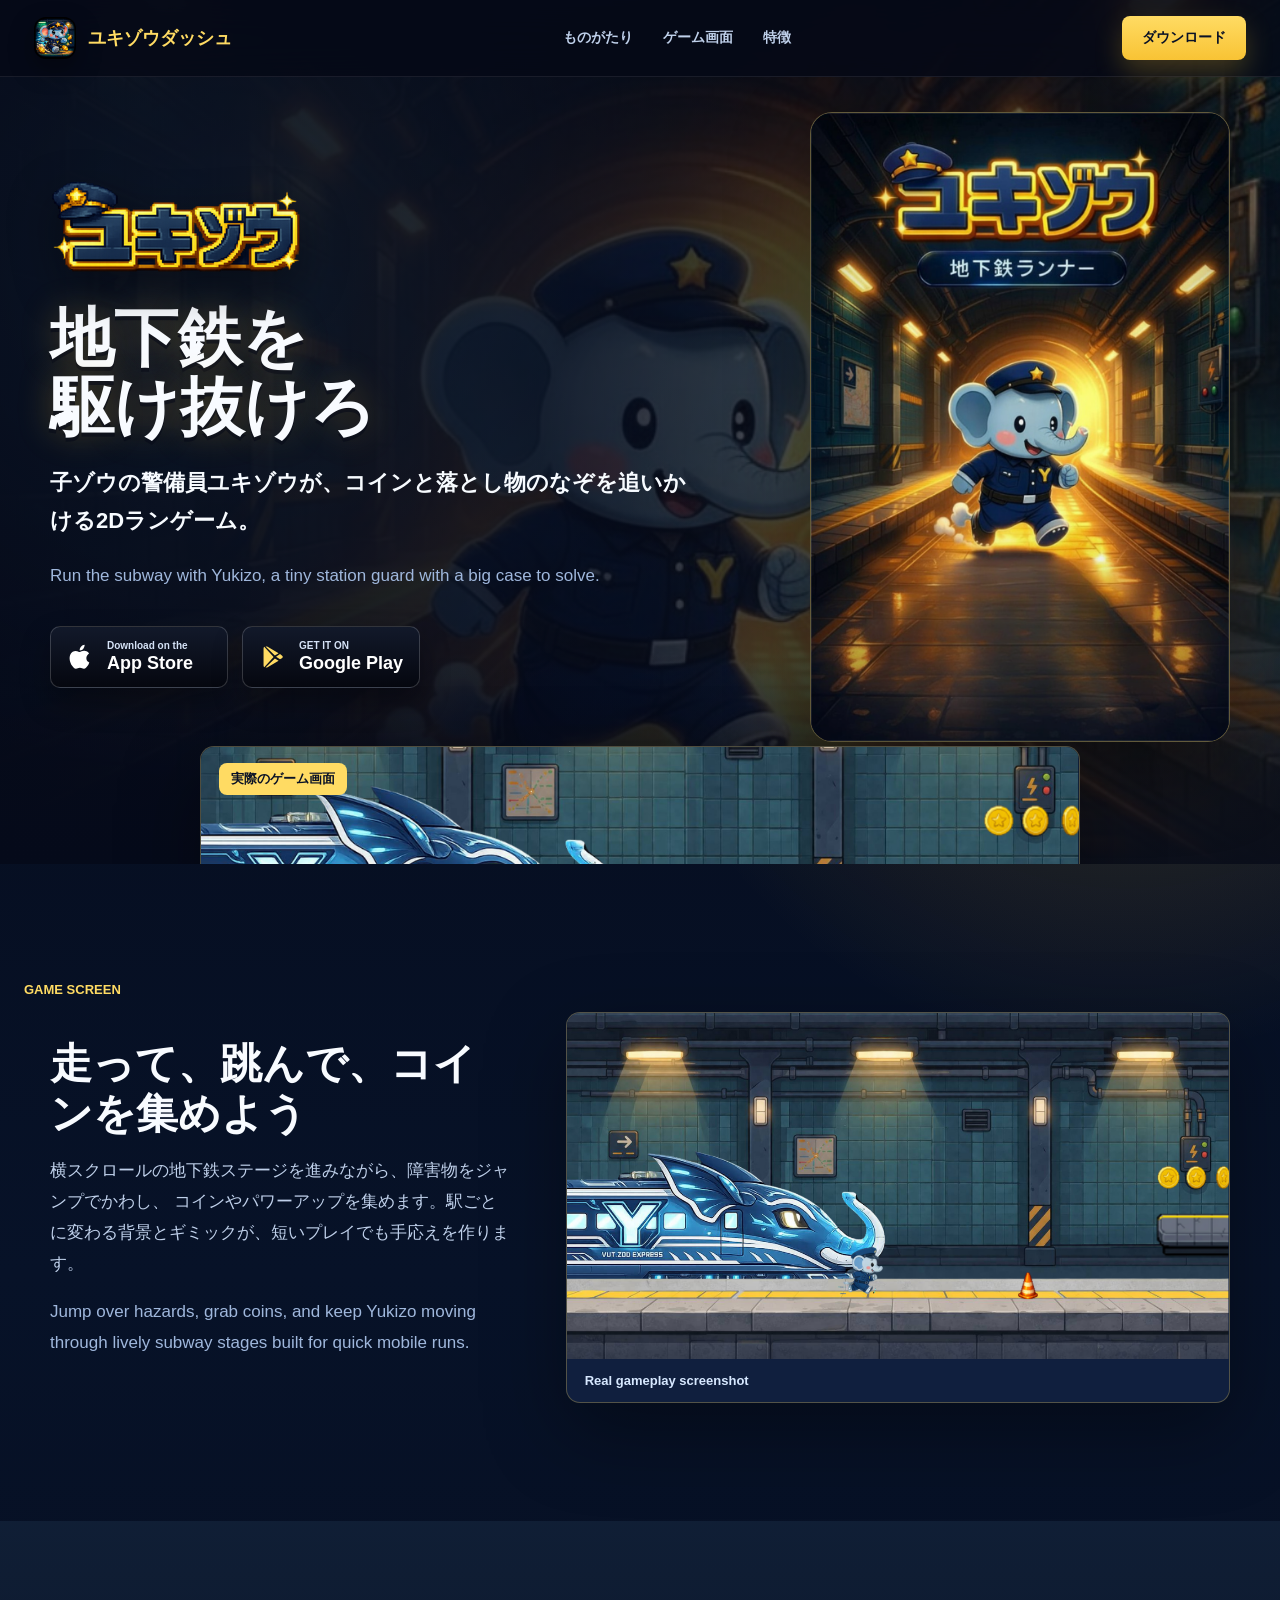
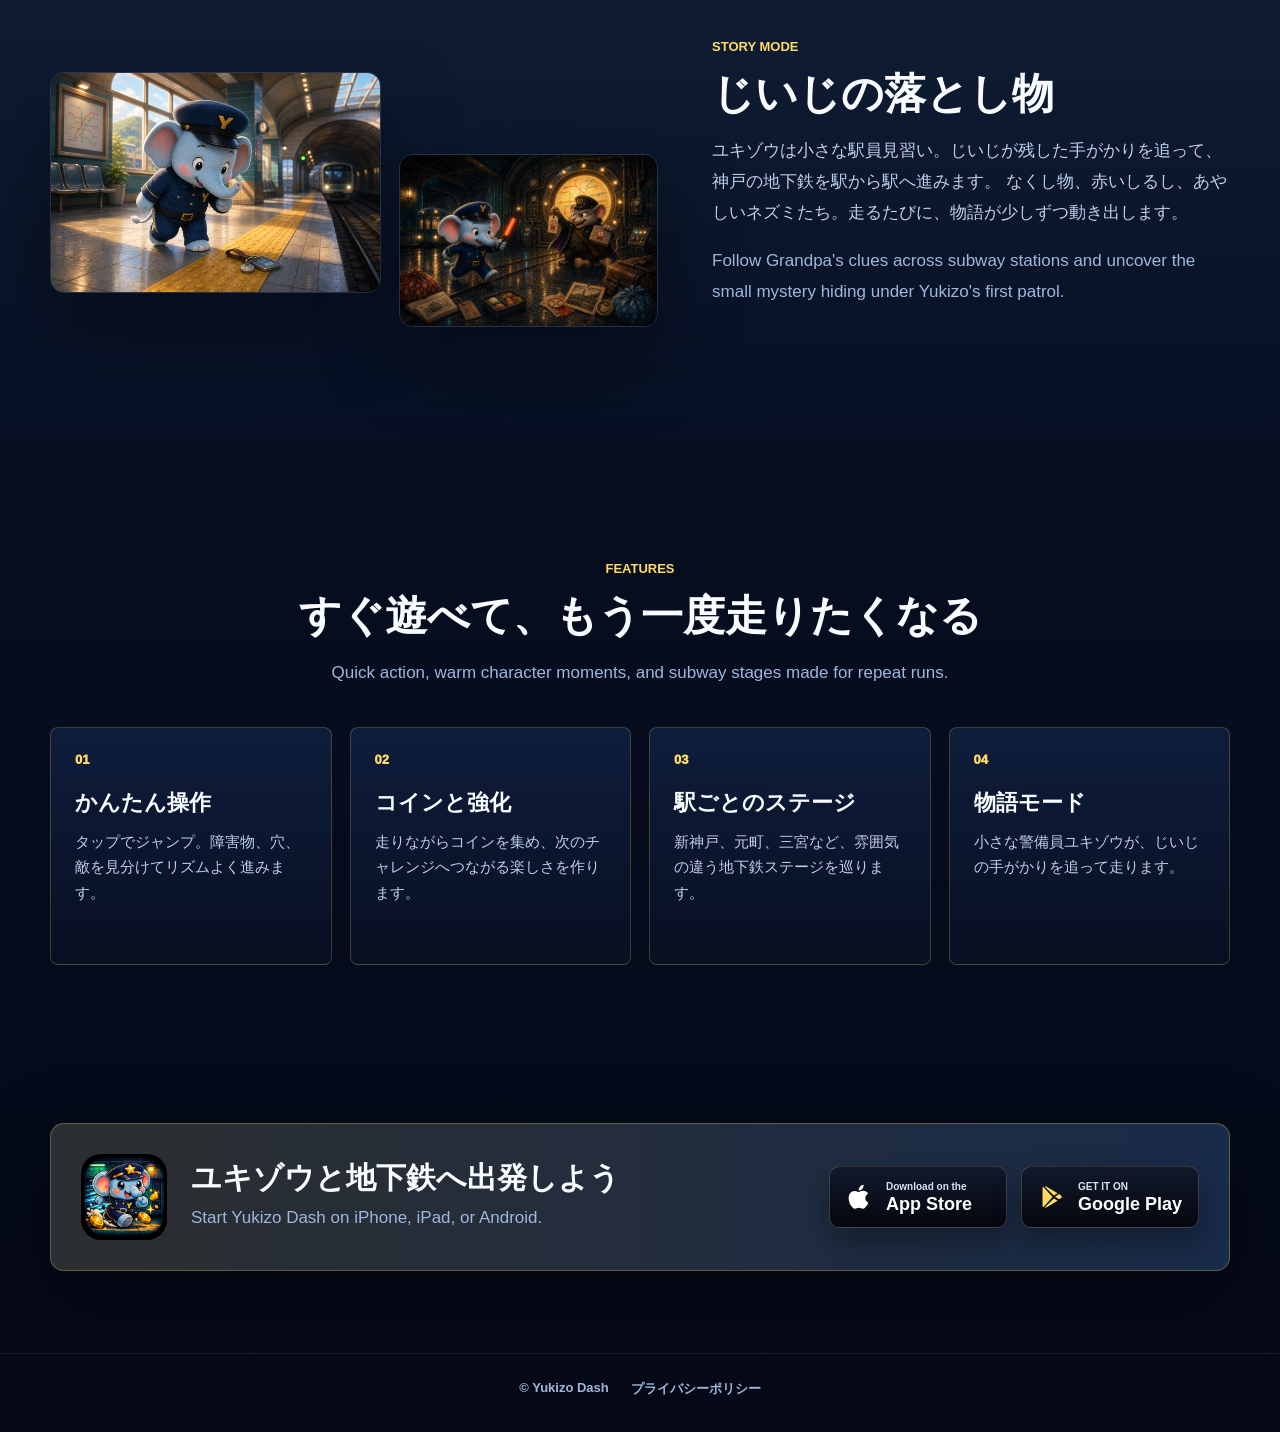
==== yukizo/index.html @ f8a8c4e2 "Add Yukizo landing page" ====
<!doctype html>
<html lang="ja">
  <head>
    <meta charset="utf-8" />
    <meta name="viewport" content="width=device-width, initial-scale=1" />
    <title>ユキゾウダッシュ | Yukizo Dash</title>
    <meta http-equiv="refresh" content="0; url=./landing/" />
    <link rel="canonical" href="./landing/" />
  </head>
  <body>
    <p><a href="./landing/">ユキゾウダッシュのページへ移動します。</a></p>
  </body>
</html>
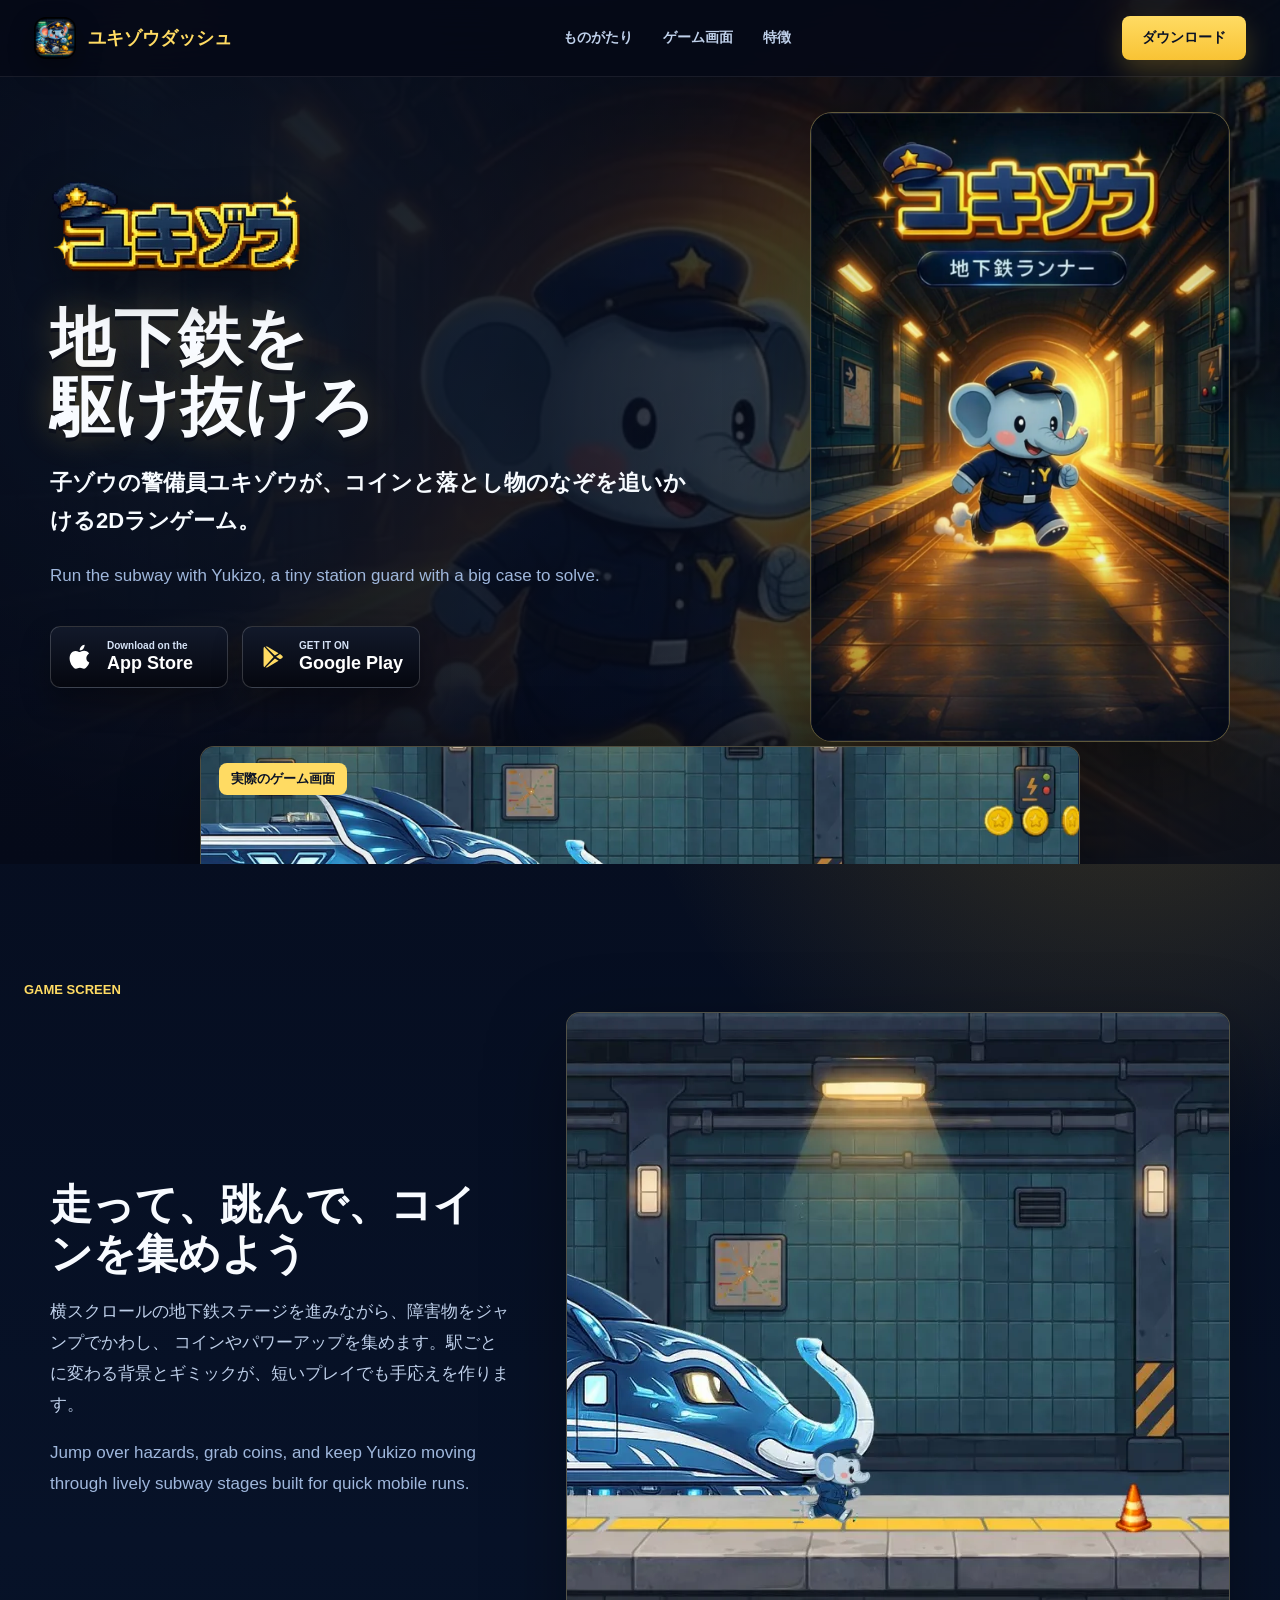
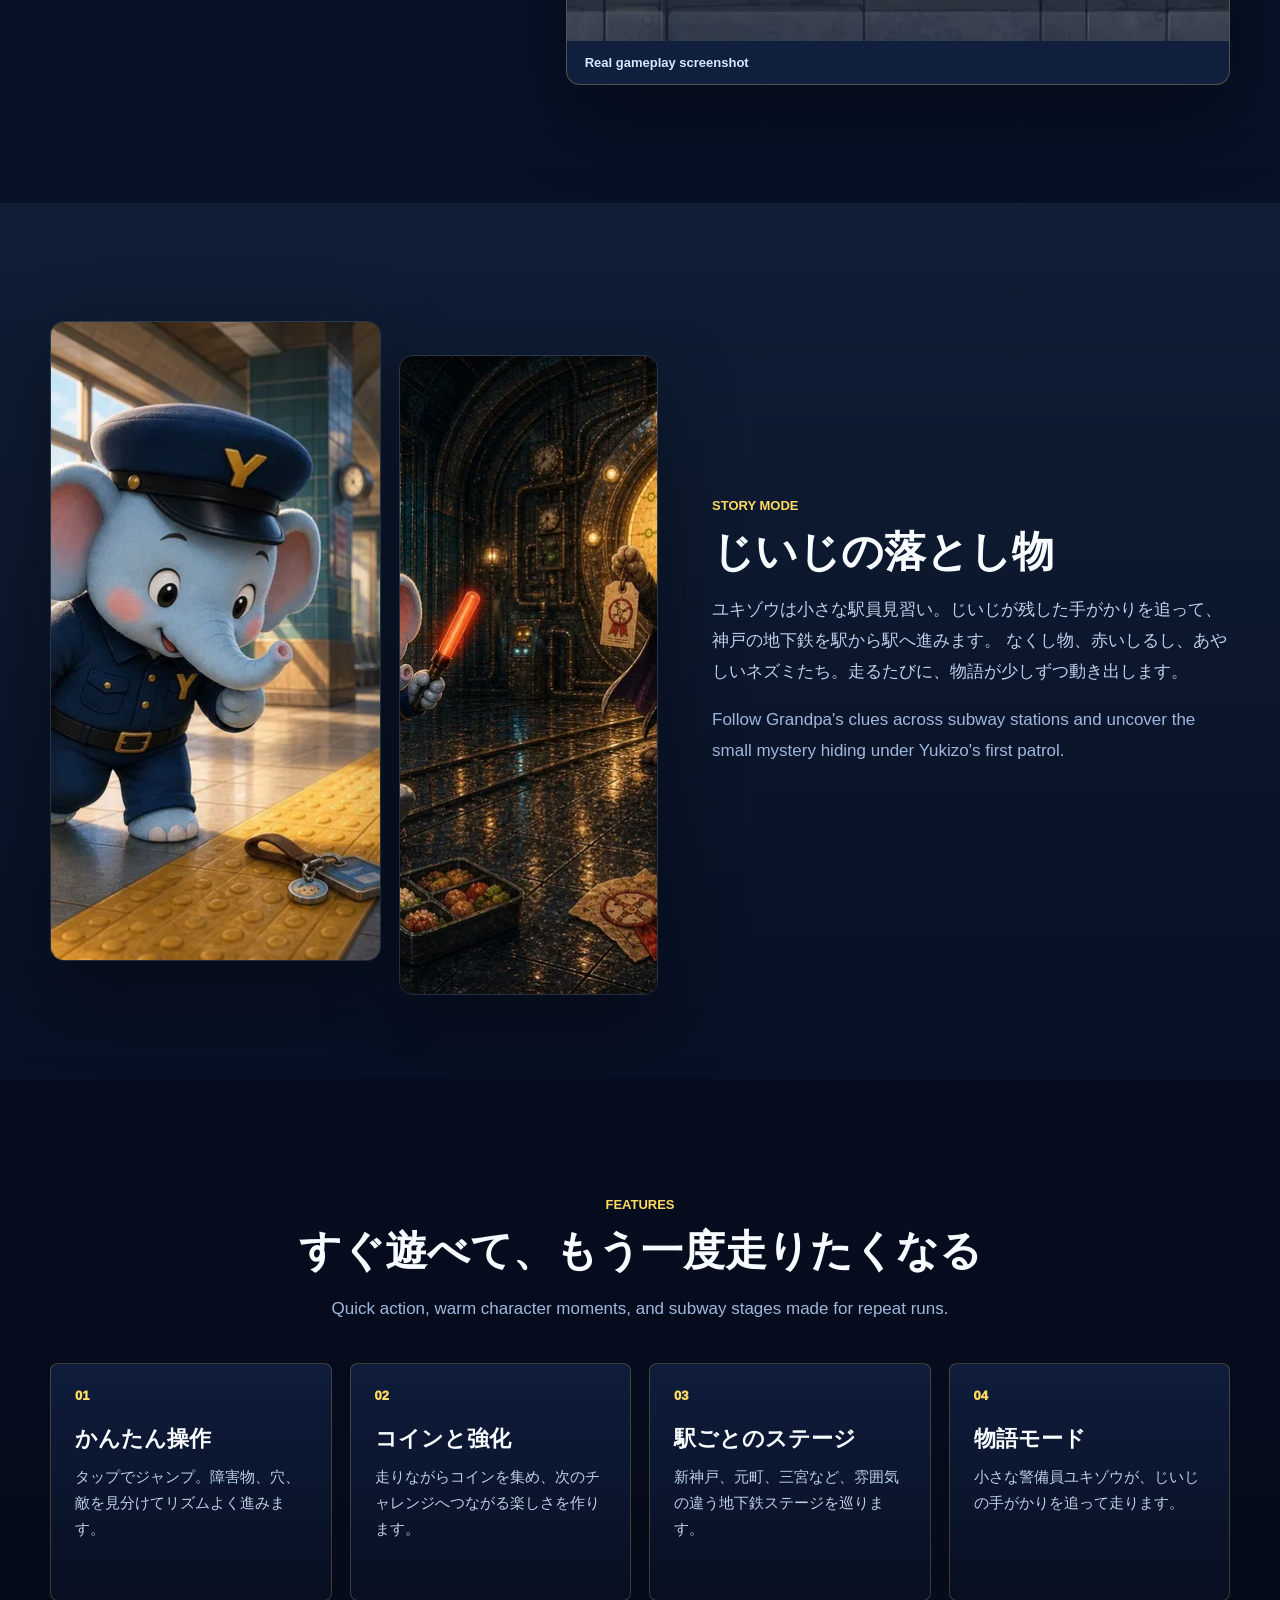
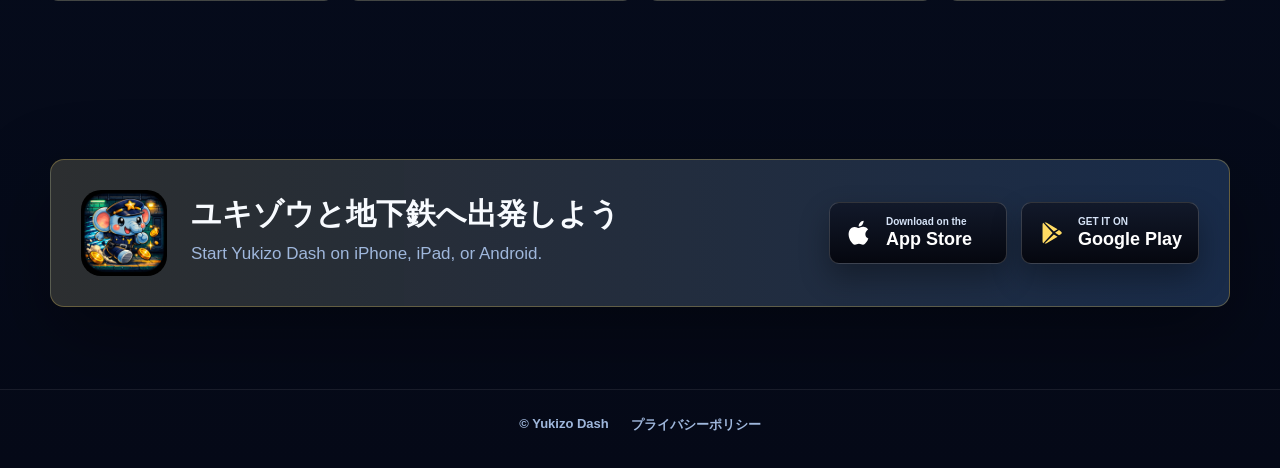
==== commit 186113cb: "Polish Yukizo landing page" ====
--- a/yukizo/index.html
+++ b/yukizo/index.html
@@ -4,10 +4,242 @@
     <meta charset="utf-8" />
     <meta name="viewport" content="width=device-width, initial-scale=1" />
     <title>ユキゾウダッシュ | Yukizo Dash</title>
-    <meta http-equiv="refresh" content="0; url=./landing/" />
-    <link rel="canonical" href="./landing/" />
+    <meta
+      name="description"
+      content="子ゾウの警備員ユキゾウが地下鉄を駆け抜ける2Dランゲーム。App Store と Google Play で配信中。"
+    />
+    <link rel="canonical" href="https://yuki-lab6.github.io/yukizo/" />
+    <meta property="og:title" content="ユキゾウダッシュ | Yukizo Dash" />
+    <meta
+      property="og:description"
+      content="子ゾウの警備員ユキゾウが地下鉄を駆け抜ける2Dランゲーム。App Store と Google Play で配信中。"
+    />
+    <meta property="og:type" content="website" />
+    <meta property="og:url" content="https://yuki-lab6.github.io/yukizo/" />
+    <meta property="og:image" content="https://yuki-lab6.github.io/yukizo/landing/assets/gameplay.webp" />
+    <meta name="twitter:card" content="summary_large_image" />
+    <meta name="twitter:title" content="ユキゾウダッシュ | Yukizo Dash" />
+    <meta
+      name="twitter:description"
+      content="子ゾウの警備員ユキゾウが地下鉄を駆け抜ける2Dランゲーム。App Store と Google Play で配信中。"
+    />
+    <meta name="twitter:image" content="https://yuki-lab6.github.io/yukizo/landing/assets/gameplay.webp" />
+    <link rel="icon" href="./landing/assets/icon-192.png" />
+    <link rel="stylesheet" href="./landing/styles.css" />
   </head>
   <body>
-    <p><a href="./landing/">ユキゾウダッシュのページへ移動します。</a></p>
+    <header class="site-header" aria-label="サイトナビゲーション">
+      <a class="brand" href="#top" aria-label="ユキゾウダッシュ ホーム">
+        <img src="./landing/assets/icon-192.png" alt="" class="brand-icon" width="42" height="42" />
+        <span>ユキゾウダッシュ</span>
+      </a>
+      <nav class="nav-links" aria-label="ページ内リンク">
+        <a href="#story">ものがたり</a>
+        <a href="#gameplay">ゲーム画面</a>
+        <a href="#features">特徴</a>
+      </nav>
+      <a class="header-cta" href="#download">ダウンロード</a>
+    </header>
+
+    <main>
+      <section class="hero" id="top">
+        <div class="hero-bg" aria-hidden="true"></div>
+        <div class="hero-inner">
+          <div class="hero-copy">
+            <img class="hero-logo" src="./landing/assets/game-logo.webp" alt="ユキゾウ" width="256" height="96" />
+            <h1>地下鉄を<br />駆け抜けろ</h1>
+            <p class="hero-lead">
+              子ゾウの警備員ユキゾウが、コインと落とし物のなぞを追いかける2Dランゲーム。
+            </p>
+            <p class="hero-lead-en">Run the subway with Yukizo, a tiny station guard with a big case to solve.</p>
+            <div class="store-actions" aria-label="ストアリンク">
+              <a
+                class="store-button"
+                href="https://apps.apple.com/us/app/ユキゾウダッシュ/id6761814027"
+                aria-label="App Store でユキゾウダッシュを開く"
+                target="_blank"
+                rel="noopener"
+              >
+                <span class="store-icon" aria-hidden="true">
+                  <svg viewBox="0 0 24 24" focusable="false">
+                    <path d="M16.6 13.1c0-2.8 2.3-4.1 2.4-4.2-1.3-1.9-3.3-2.1-4-2.2-1.7-.2-3.3 1-4.1 1-.8 0-2.1-1-3.5-.9-1.8 0-3.4 1-4.3 2.6-1.8 3.1-.5 7.7 1.3 10.2.9 1.2 1.9 2.6 3.3 2.5 1.3-.1 1.8-.8 3.4-.8 1.6 0 2 .8 3.4.8 1.4 0 2.3-1.3 3.2-2.5 1-1.4 1.4-2.8 1.4-2.9-.1-.1-2.5-1-2.5-3.6ZM14 4.9c.7-.9 1.2-2.1 1.1-3.3-1.1 0-2.4.7-3.1 1.6-.7.8-1.3 2-1.1 3.2 1.2.1 2.4-.6 3.1-1.5Z" />
+                  </svg>
+                </span>
+                <span>
+                  <small>Download on the</small>
+                  <strong>App Store</strong>
+                </span>
+              </a>
+              <a
+                class="store-button"
+                href="https://play.google.com/store/apps/details?id=com.yukizo.app"
+                aria-label="Google Play でユキゾウダッシュを開く"
+                target="_blank"
+                rel="noopener"
+              >
+                <span class="store-icon play" aria-hidden="true">
+                  <svg viewBox="0 0 24 24" focusable="false">
+                    <path d="M4.5 3.3c-.4.3-.6.8-.6 1.5v14.4c0 .7.2 1.2.6 1.5l8-8.6-8-8.8Zm9.1 9.9L5.6 21c.5.2 1.1.1 1.8-.3l9.4-5.4-3.2-2.1Zm3.2-4.5L7.4 3.3c-.7-.4-1.3-.5-1.8-.3l8 7.8 3.2-2.1Zm1.2.7-3.4 2.3 3.4 2.3 1.6-.9c1.1-.6 1.1-1.6 0-2.3l-1.6-1.4Z" />
+                  </svg>
+                </span>
+                <span>
+                  <small>GET IT ON</small>
+                  <strong>Google Play</strong>
+                </span>
+              </a>
+            </div>
+          </div>
+
+          <div class="hero-art" aria-label="ユキゾウの地下鉄ランナーアート">
+            <img src="./landing/assets/yukizo-hero.webp" alt="地下鉄を走るユキゾウ" width="1100" height="1650" />
+          </div>
+        </div>
+
+        <a class="hero-peek" href="#gameplay" aria-label="ゲーム画面を見る">
+          <span>実際のゲーム画面</span>
+          <img src="./landing/assets/gameplay.webp" alt="ユキゾウダッシュの実際のゲーム画面" width="1200" height="628" />
+        </a>
+      </section>
+
+      <section class="gameplay section-band" id="gameplay">
+        <div class="section-kicker">Game screen</div>
+        <div class="gameplay-grid">
+          <div>
+            <h2>走って、跳んで、コインを集めよう</h2>
+            <p>
+              横スクロールの地下鉄ステージを進みながら、障害物をジャンプでかわし、
+              コインやパワーアップを集めます。駅ごとに変わる背景とギミックが、短いプレイでも手応えを作ります。
+            </p>
+            <p class="en">
+              Jump over hazards, grab coins, and keep Yukizo moving through lively subway stages built for quick mobile runs.
+            </p>
+          </div>
+          <figure class="screenshot-frame">
+            <img
+              src="./landing/assets/gameplay.webp"
+              alt="地下鉄ホームを走るユキゾウのゲーム画面"
+              width="1200"
+              height="628"
+              loading="lazy"
+              decoding="async"
+            />
+            <figcaption>Real gameplay screenshot</figcaption>
+          </figure>
+        </div>
+      </section>
+
+      <section class="story section-band alt" id="story">
+        <div class="story-grid">
+          <div class="story-image-stack" aria-label="ストーリーアート">
+            <img
+              src="./landing/assets/story-stage1.webp"
+              alt="新神戸駅で警備するユキゾウ"
+              width="960"
+              height="640"
+              decoding="async"
+            />
+            <img
+              src="./landing/assets/story-boss.webp"
+              alt="ボスに立ち向かうユキゾウ"
+              width="960"
+              height="640"
+              decoding="async"
+            />
+          </div>
+          <div class="story-copy">
+            <div class="section-kicker">Story mode</div>
+            <h2>じいじの落とし物</h2>
+            <p>
+              ユキゾウは小さな駅員見習い。じいじが残した手がかりを追って、神戸の地下鉄を駅から駅へ進みます。
+              なくし物、赤いしるし、あやしいネズミたち。走るたびに、物語が少しずつ動き出します。
+            </p>
+            <p class="en">
+              Follow Grandpa's clues across subway stations and uncover the small mystery hiding under Yukizo's first patrol.
+            </p>
+          </div>
+        </div>
+      </section>
+
+      <section class="features section-band" id="features">
+        <div class="section-heading">
+          <div class="section-kicker">Features</div>
+          <h2>すぐ遊べて、もう一度走りたくなる</h2>
+          <p class="en">Quick action, warm character moments, and subway stages made for repeat runs.</p>
+        </div>
+        <div class="feature-list">
+          <article>
+            <span class="feature-number">01</span>
+            <h3>かんたん操作</h3>
+            <p>タップでジャンプ。障害物、穴、敵を見分けてリズムよく進みます。</p>
+          </article>
+          <article>
+            <span class="feature-number">02</span>
+            <h3>コインと強化</h3>
+            <p>走りながらコインを集め、次のチャレンジへつながる楽しさを作ります。</p>
+          </article>
+          <article>
+            <span class="feature-number">03</span>
+            <h3>駅ごとのステージ</h3>
+            <p>新神戸、元町、三宮など、雰囲気の違う地下鉄ステージを巡ります。</p>
+          </article>
+          <article>
+            <span class="feature-number">04</span>
+            <h3>物語モード</h3>
+            <p>小さな警備員ユキゾウが、じいじの手がかりを追って走ります。</p>
+          </article>
+        </div>
+      </section>
+
+      <section class="download" id="download">
+        <div class="download-panel">
+          <img src="./landing/assets/icon-192.png" alt="" class="download-icon" width="86" height="86" loading="lazy" decoding="async" />
+          <div>
+            <h2>ユキゾウと地下鉄へ出発しよう</h2>
+            <p class="en">Start Yukizo Dash on iPhone, iPad, or Android.</p>
+          </div>
+          <div class="store-actions compact" aria-label="ストアリンク">
+            <a
+              class="store-button"
+              href="https://apps.apple.com/us/app/ユキゾウダッシュ/id6761814027"
+              aria-label="App Store でユキゾウダッシュを開く"
+              target="_blank"
+              rel="noopener"
+            >
+              <span class="store-icon" aria-hidden="true">
+                <svg viewBox="0 0 24 24" focusable="false">
+                  <path d="M16.6 13.1c0-2.8 2.3-4.1 2.4-4.2-1.3-1.9-3.3-2.1-4-2.2-1.7-.2-3.3 1-4.1 1-.8 0-2.1-1-3.5-.9-1.8 0-3.4 1-4.3 2.6-1.8 3.1-.5 7.7 1.3 10.2.9 1.2 1.9 2.6 3.3 2.5 1.3-.1 1.8-.8 3.4-.8 1.6 0 2 .8 3.4.8 1.4 0 2.3-1.3 3.2-2.5 1-1.4 1.4-2.8 1.4-2.9-.1-.1-2.5-1-2.5-3.6ZM14 4.9c.7-.9 1.2-2.1 1.1-3.3-1.1 0-2.4.7-3.1 1.6-.7.8-1.3 2-1.1 3.2 1.2.1 2.4-.6 3.1-1.5Z" />
+                </svg>
+              </span>
+              <span>
+                <small>Download on the</small>
+                <strong>App Store</strong>
+              </span>
+            </a>
+            <a
+              class="store-button"
+              href="https://play.google.com/store/apps/details?id=com.yukizo.app"
+              aria-label="Google Play でユキゾウダッシュを開く"
+              target="_blank"
+              rel="noopener"
+            >
+              <span class="store-icon play" aria-hidden="true">
+                <svg viewBox="0 0 24 24" focusable="false">
+                  <path d="M4.5 3.3c-.4.3-.6.8-.6 1.5v14.4c0 .7.2 1.2.6 1.5l8-8.6-8-8.8Zm9.1 9.9L5.6 21c.5.2 1.1.1 1.8-.3l9.4-5.4-3.2-2.1Zm3.2-4.5L7.4 3.3c-.7-.4-1.3-.5-1.8-.3l8 7.8 3.2-2.1Zm1.2.7-3.4 2.3 3.4 2.3 1.6-.9c1.1-.6 1.1-1.6 0-2.3l-1.6-1.4Z" />
+                </svg>
+              </span>
+              <span>
+                <small>GET IT ON</small>
+                <strong>Google Play</strong>
+              </span>
+            </a>
+          </div>
+        </div>
+      </section>
+    </main>
+
+    <footer class="site-footer">
+      <span>© Yukizo Dash</span>
+      <a href="https://yuki-lab6.github.io/yukizo-privacy.html" target="_blank" rel="noopener">プライバシーポリシー</a>
+    </footer>
   </body>
 </html>
--- a/yukizo/landing/styles.css
+++ b/yukizo/landing/styles.css
@@ -0,0 +1,653 @@
+:root {
+  --bg: #050917;
+  --panel: #0b1630;
+  --panel-strong: #101f3e;
+  --text: #f8fbff;
+  --muted: #bfd0ea;
+  --gold: #f8c334;
+  --gold-strong: #ffdb63;
+  --blue: #78c7ff;
+  --line: rgba(255, 219, 99, 0.28);
+  --shadow: 0 28px 80px rgba(0, 0, 0, 0.36);
+  --max: 1180px;
+}
+
+* {
+  box-sizing: border-box;
+}
+
+html {
+  scroll-behavior: smooth;
+  background: var(--bg);
+  width: 100%;
+  max-width: 100%;
+  overflow-x: hidden;
+}
+
+body {
+  margin: 0;
+  font-family: -apple-system, BlinkMacSystemFont, "Hiragino Sans", "Yu Gothic", "YuGothic", "Noto Sans JP", sans-serif;
+  color: var(--text);
+  background:
+    radial-gradient(circle at 18% 8%, rgba(120, 199, 255, 0.2), transparent 34rem),
+    radial-gradient(circle at 88% 18%, rgba(248, 195, 52, 0.22), transparent 32rem),
+    linear-gradient(180deg, #050917 0%, #071228 42%, #050917 100%);
+  overflow-x: hidden;
+  width: 100%;
+  max-width: 100%;
+}
+
+a {
+  color: inherit;
+  text-decoration: none;
+}
+
+img {
+  display: block;
+  max-width: 100%;
+}
+
+main {
+  overflow: hidden;
+}
+
+.site-header {
+  position: fixed;
+  top: 0;
+  left: 0;
+  right: 0;
+  z-index: 20;
+  display: flex;
+  align-items: center;
+  justify-content: space-between;
+  gap: 28px;
+  padding: 16px 34px;
+  background: rgba(5, 9, 23, 0.82);
+  border-bottom: 1px solid rgba(255, 255, 255, 0.08);
+  backdrop-filter: blur(18px);
+}
+
+.brand {
+  display: inline-flex;
+  align-items: center;
+  gap: 12px;
+  color: var(--gold-strong);
+  font-size: 18px;
+  font-weight: 900;
+}
+
+.brand-icon {
+  width: 42px;
+  height: 42px;
+  border-radius: 12px;
+  box-shadow: 0 10px 24px rgba(0, 0, 0, 0.35);
+}
+
+.nav-links {
+  display: flex;
+  align-items: center;
+  justify-content: center;
+  gap: 30px;
+  color: var(--muted);
+  font-size: 14px;
+  font-weight: 800;
+}
+
+.nav-links a,
+.site-footer a {
+  transition: color 160ms ease;
+}
+
+.nav-links a:hover,
+.site-footer a:hover {
+  color: var(--gold-strong);
+}
+
+.header-cta {
+  min-height: 44px;
+  display: inline-flex;
+  align-items: center;
+  justify-content: center;
+  padding: 0 20px;
+  border-radius: 8px;
+  color: #091126;
+  background: linear-gradient(180deg, var(--gold-strong), var(--gold));
+  font-size: 14px;
+  font-weight: 900;
+  box-shadow: 0 12px 28px rgba(248, 195, 52, 0.24);
+}
+
+.hero {
+  position: relative;
+  min-height: 96vh;
+  overflow: hidden;
+  padding: 112px 24px 84px;
+}
+
+.hero-bg {
+  position: absolute;
+  inset: 0;
+  background:
+    linear-gradient(90deg, rgba(5, 9, 23, 0.98) 0%, rgba(5, 9, 23, 0.84) 42%, rgba(5, 9, 23, 0.2) 100%),
+    url("./assets/yukizo-hero.webp") center right / cover no-repeat;
+  opacity: 0.7;
+}
+
+.hero-bg::after {
+  content: "";
+  position: absolute;
+  inset: auto 0 0;
+  height: 210px;
+  background: linear-gradient(180deg, transparent, var(--bg));
+}
+
+.hero-inner {
+  position: relative;
+  z-index: 1;
+  display: grid;
+  grid-template-columns: minmax(0, 1fr) 420px;
+  gap: 54px;
+  align-items: center;
+  width: min(100%, var(--max));
+  margin: 0 auto;
+}
+
+.hero-copy {
+  max-width: 650px;
+  min-width: 0;
+  padding-top: 14px;
+}
+
+.hero-logo {
+  width: 256px;
+  height: auto;
+  margin-bottom: 28px;
+  filter: drop-shadow(0 16px 24px rgba(0, 0, 0, 0.4));
+}
+
+h1,
+h2,
+h3,
+p {
+  margin-top: 0;
+}
+
+h1 {
+  margin-bottom: 22px;
+  color: var(--text);
+  font-size: 64px;
+  line-height: 1.08;
+  font-weight: 950;
+  letter-spacing: 0;
+  text-shadow: 0 4px 0 rgba(5, 9, 23, 0.55), 0 0 34px rgba(248, 195, 52, 0.28);
+  overflow-wrap: anywhere;
+}
+
+h2 {
+  margin-bottom: 18px;
+  font-size: 42px;
+  line-height: 1.18;
+  font-weight: 950;
+  letter-spacing: 0;
+}
+
+h3 {
+  margin-bottom: 12px;
+  font-size: 22px;
+  line-height: 1.25;
+}
+
+p {
+  color: var(--muted);
+  font-size: 17px;
+  line-height: 1.82;
+  overflow-wrap: anywhere;
+}
+
+.hero-lead {
+  color: #f7fbff;
+  font-size: 22px;
+  line-height: 1.7;
+  font-weight: 800;
+}
+
+.hero-lead-en,
+.en {
+  color: #9fb7dc;
+}
+
+.store-actions {
+  display: flex;
+  flex-wrap: wrap;
+  gap: 14px;
+  margin-top: 34px;
+}
+
+.store-button {
+  min-width: 178px;
+  min-height: 62px;
+  display: inline-flex;
+  align-items: center;
+  gap: 12px;
+  padding: 10px 16px;
+  border: 1px solid rgba(255, 255, 255, 0.18);
+  border-radius: 10px;
+  color: #fff;
+  background: linear-gradient(180deg, #12192a, #05070f);
+  box-shadow: 0 14px 30px rgba(0, 0, 0, 0.32);
+  transition: transform 160ms ease, border-color 160ms ease;
+}
+
+.store-button:hover {
+  transform: translateY(-2px);
+  border-color: rgba(255, 219, 99, 0.62);
+}
+
+.store-button small,
+.store-button strong {
+  display: block;
+}
+
+.store-button small {
+  color: #d6e3f7;
+  font-size: 10px;
+  font-weight: 700;
+  line-height: 1.1;
+}
+
+.store-button strong {
+  margin-top: 2px;
+  font-size: 18px;
+  font-weight: 900;
+  line-height: 1.12;
+}
+
+.store-icon {
+  width: 28px;
+  height: 28px;
+  flex: 0 0 auto;
+  color: #fff;
+}
+
+.store-icon svg {
+  width: 100%;
+  height: 100%;
+  fill: currentColor;
+}
+
+.store-icon.play {
+  color: var(--gold-strong);
+}
+
+.hero-art {
+  position: relative;
+  min-width: 0;
+  aspect-ratio: 2 / 3;
+  border-radius: 22px;
+  overflow: hidden;
+  border: 1px solid rgba(255, 219, 99, 0.36);
+  box-shadow: var(--shadow);
+  background: #091126;
+}
+
+.hero-art img {
+  width: 100%;
+  height: 100%;
+  object-fit: cover;
+}
+
+.hero-art::after {
+  content: "";
+  position: absolute;
+  inset: 0;
+  box-shadow: inset 0 0 0 1px rgba(255, 255, 255, 0.08), inset 0 -120px 120px rgba(5, 9, 23, 0.34);
+}
+
+.hero-peek {
+  position: absolute;
+  left: 50%;
+  bottom: -54px;
+  z-index: 2;
+  width: min(880px, calc(100% - 48px));
+  transform: translateX(-50%);
+  overflow: hidden;
+  border-radius: 14px;
+  border: 1px solid var(--line);
+  background: var(--panel);
+  box-shadow: var(--shadow);
+}
+
+.hero-peek span {
+  position: absolute;
+  top: 16px;
+  left: 18px;
+  z-index: 1;
+  display: inline-flex;
+  white-space: nowrap;
+  padding: 7px 12px;
+  border-radius: 8px;
+  color: #091126;
+  background: var(--gold-strong);
+  font-size: 13px;
+  font-weight: 900;
+}
+
+.hero-peek img {
+  width: 100%;
+  height: 170px;
+  object-fit: cover;
+  object-position: center;
+}
+
+.section-band {
+  padding: 118px 24px;
+}
+
+.section-band.alt {
+  background:
+    linear-gradient(180deg, rgba(120, 199, 255, 0.08), rgba(120, 199, 255, 0)),
+    #071024;
+}
+
+.section-kicker {
+  margin-bottom: 14px;
+  color: var(--gold-strong);
+  font-size: 13px;
+  line-height: 1.2;
+  font-weight: 900;
+  letter-spacing: 0;
+  text-transform: uppercase;
+}
+
+.gameplay-grid,
+.story-grid {
+  width: min(100%, var(--max));
+  margin: 0 auto;
+  display: grid;
+  grid-template-columns: 0.82fr 1.18fr;
+  gap: 54px;
+  align-items: center;
+}
+
+.gameplay-grid > *,
+.story-grid > * {
+  min-width: 0;
+}
+
+.screenshot-frame {
+  margin: 0;
+  min-width: 0;
+  overflow: hidden;
+  border-radius: 14px;
+  border: 1px solid var(--line);
+  background: var(--panel-strong);
+  box-shadow: var(--shadow);
+}
+
+.screenshot-frame img {
+  width: 100%;
+  aspect-ratio: 1200 / 628;
+  object-fit: cover;
+}
+
+.screenshot-frame figcaption {
+  padding: 14px 18px;
+  color: #d7e8ff;
+  font-size: 13px;
+  font-weight: 800;
+}
+
+.story-grid {
+  grid-template-columns: 1.08fr 0.92fr;
+}
+
+.story-image-stack {
+  display: grid;
+  grid-template-columns: 1fr 0.78fr;
+  gap: 18px;
+  align-items: end;
+}
+
+.story-image-stack img {
+  width: 100%;
+  aspect-ratio: 3 / 2;
+  object-fit: cover;
+  border-radius: 14px;
+  border: 1px solid rgba(255, 255, 255, 0.12);
+  box-shadow: var(--shadow);
+}
+
+.story-image-stack img:last-child {
+  transform: translateY(34px);
+}
+
+.section-heading {
+  width: min(100%, 760px);
+  margin: 0 auto 38px;
+  text-align: center;
+}
+
+.feature-list {
+  width: min(100%, var(--max));
+  margin: 0 auto;
+  display: grid;
+  grid-template-columns: repeat(4, 1fr);
+  gap: 18px;
+}
+
+.feature-list article {
+  min-height: 238px;
+  padding: 24px;
+  border: 1px solid rgba(255, 219, 99, 0.22);
+  border-radius: 8px;
+  background: linear-gradient(180deg, rgba(16, 31, 62, 0.92), rgba(8, 16, 34, 0.94));
+}
+
+.feature-number {
+  display: block;
+  margin-bottom: 22px;
+  color: var(--gold-strong);
+  font-size: 13px;
+  font-weight: 950;
+}
+
+.feature-list p {
+  margin-bottom: 0;
+  font-size: 15px;
+  line-height: 1.72;
+}
+
+.download {
+  padding: 40px 24px 82px;
+}
+
+.download-panel {
+  width: min(100%, var(--max));
+  margin: 0 auto;
+  display: grid;
+  grid-template-columns: 86px 1fr auto;
+  gap: 24px;
+  align-items: center;
+  padding: 30px;
+  border-radius: 14px;
+  border: 1px solid var(--line);
+  background:
+    linear-gradient(90deg, rgba(248, 195, 52, 0.14), rgba(120, 199, 255, 0.12)),
+    var(--panel);
+  box-shadow: var(--shadow);
+}
+
+.download-icon {
+  width: 86px;
+  height: 86px;
+  border-radius: 20px;
+}
+
+.download h2 {
+  margin-bottom: 8px;
+  font-size: 30px;
+}
+
+.download p {
+  margin-bottom: 0;
+}
+
+.store-actions.compact {
+  justify-content: flex-end;
+  margin-top: 0;
+}
+
+.site-footer {
+  display: flex;
+  justify-content: center;
+  gap: 22px;
+  padding: 26px 20px 34px;
+  color: #9fb7dc;
+  border-top: 1px solid rgba(255, 255, 255, 0.08);
+  font-size: 13px;
+  font-weight: 700;
+}
+
+@media (max-width: 980px) {
+  .site-header {
+    padding: 14px 20px;
+  }
+
+  .nav-links {
+    display: none;
+  }
+
+  .hero-inner {
+    grid-template-columns: 1fr;
+    gap: 34px;
+  }
+
+  .hero-art {
+    max-width: 380px;
+    margin: 0 auto;
+  }
+
+  .feature-list {
+    grid-template-columns: repeat(2, 1fr);
+  }
+
+  .download-panel {
+    grid-template-columns: 74px 1fr;
+  }
+
+  .store-actions.compact {
+    grid-column: 1 / -1;
+    justify-content: flex-start;
+  }
+}
+
+@media (max-width: 820px) {
+  .hero {
+    min-height: auto;
+    padding: 98px 18px 98px;
+  }
+
+  .hero-inner,
+  .gameplay-grid,
+  .story-grid {
+    grid-template-columns: 1fr;
+  }
+
+  h1 {
+    font-size: 42px;
+  }
+
+  h2 {
+    font-size: 30px;
+  }
+
+  .hero-lead {
+    font-size: 18px;
+  }
+
+  p {
+    font-size: 15px;
+  }
+
+  .hero-logo {
+    width: 210px;
+  }
+
+  .hero-peek {
+    position: relative;
+    left: auto;
+    bottom: auto;
+    width: 100%;
+    margin: 36px auto -46px;
+    transform: none;
+  }
+
+  .section-band {
+    padding: 92px 18px;
+  }
+
+  .story-image-stack {
+    grid-template-columns: 1fr;
+  }
+
+  .story-image-stack img:last-child {
+    transform: none;
+  }
+}
+
+@media (max-width: 560px) {
+  .site-header {
+    gap: 12px;
+    padding: 12px 14px;
+  }
+
+  .brand span {
+    display: none;
+  }
+
+  .header-cta {
+    display: none;
+  }
+
+  .hero {
+    padding-bottom: 78px;
+  }
+
+  .hero-art {
+    display: none;
+  }
+
+  .hero-peek {
+    margin-top: 28px;
+    margin-bottom: -38px;
+  }
+
+  .hero-peek img {
+    height: 154px;
+    object-position: center top;
+  }
+
+  .store-actions,
+  .store-actions.compact {
+    display: grid;
+    grid-template-columns: 1fr;
+  }
+
+  .store-button {
+    width: 100%;
+  }
+
+  .feature-list {
+    grid-template-columns: 1fr;
+  }
+
+  .download-panel {
+    grid-template-columns: 1fr;
+    padding: 22px;
+  }
+
+  .site-footer {
+    flex-direction: column;
+    align-items: center;
+  }
+}
